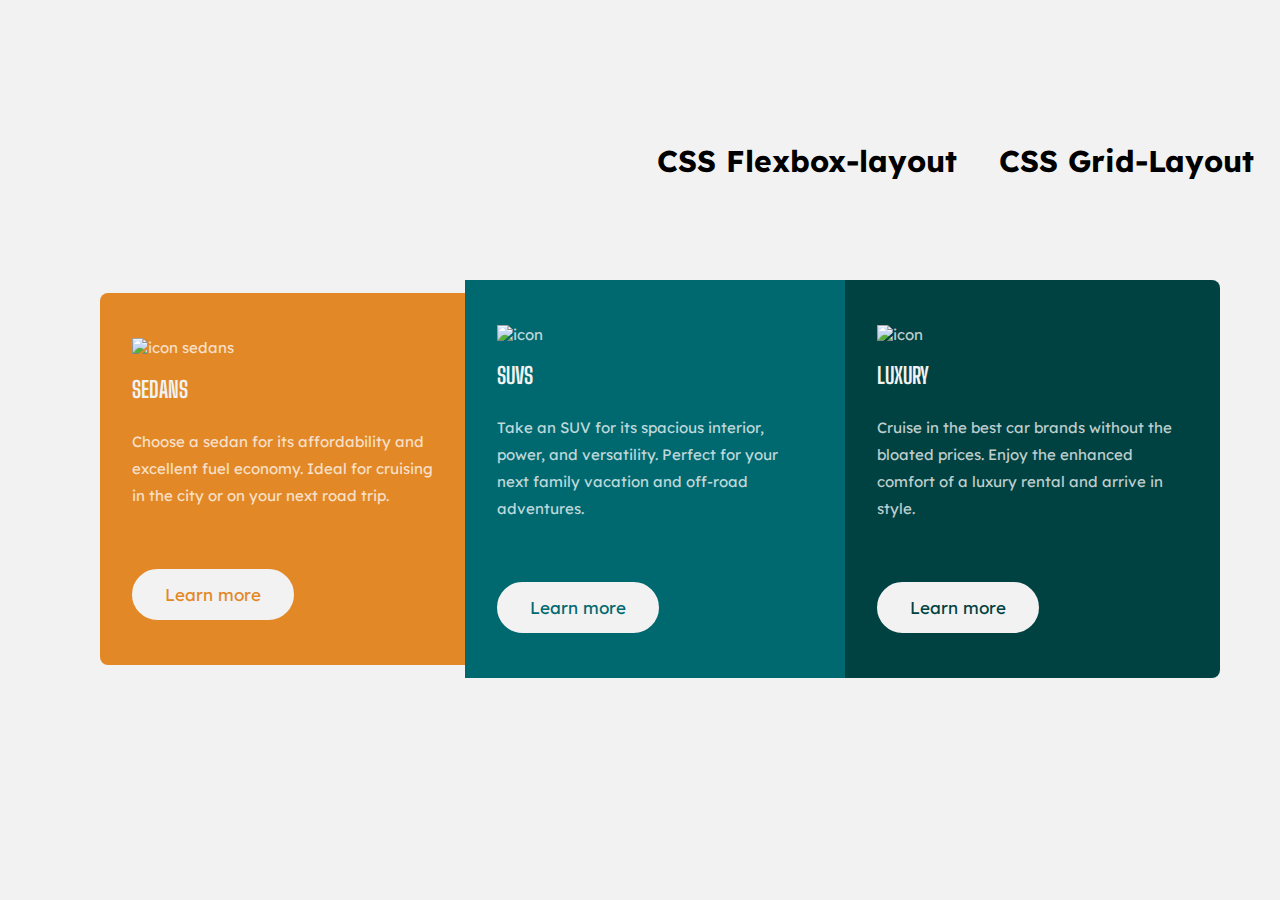
==== index.html @ 028db7e2 "Uploaded the files" ====
<!DOCTYPE html>
<html lang="en">
<head>
				<meta charset="UTF-8">
				<meta http-equiv="X-UA-Compactible" content="IE=edge">
				<meta name="viewport" content="width=device-width, initial-scale=1.0">	
				
				<title> 3 Column card design created by Eke Christiana A.</title>
				
				<link rel="icon" type="image/png" sizes="32x32" href="./images/favicon-32x32.png"/>
				
				<link rel="stylesheet" href="style.css">
</head>

<body>		
				
					<!-- This is added for linking the grid and flexbox design -->	
				
				<div class="navlink">
				<nav>
				<h1><ul class="thelinks">
		<li class="flexbox"><a href="index.html" class="flexbox">CSS Flexbox-layout</a></li>
		<li class="flexbox"><a href="grid.html" class="flexbox">CSS Grid-Layout</a></li>
		  </ul>		</h1>	
				</nav>			
				</div>		
				
							
					
				<!-- the body of the card -->
				
				<main class="container"> 
								
				<!-- the first card -->
				
				<div class="firstcard"> 
				<picture class="thelogo"> 
				<img src="./images/icon-sedans.svg" alt="icon sedans" /> </picture> 
				
				<section class="content"> 
				<h2 class="car-name">SEDANS</h2>
			 <p class="description"> Choose a sedan for its affordability and excellent fuel economy. Ideal for cruising in the city or on your next road trip.</p> </section> 
			 
				<button id="button1">Learn more</button>
				</div>
			
							<!-- the second card  -->
							
			<div class="secondcard"> 
			<picture class="thelogo"> 
			<img src="./images/icon-suvs.svg" alt="icon" /> </picture> 
			
			<section class="content"> 
			<h2 class="car-name">SUVS</h2> 			<p class="description"> Take an SUV for its spacious interior, power, and versatility. Perfect for your next family vacation and off-road adventures. </p> </section> 
			
			<button id="button2">Learn more</button>
			</div>
			
							<!-- the third card -->
			
		 		<div class="thirdcard"> 
		 		<picture class="thelogo"> 
		 		<img src="./images/icon-luxury.svg" alt="icon"/> </picture> 
		 	 
		 	 <section class="content"> 				
		 	 	<h2 class="car-name">LUXURY</h2> 
		 	 <p class="description"> Cruise in the best car brands without the bloated prices. Enjoy the enhanced comfort of a luxury rental and arrive in style. </p> </section> 
		 	 
		 	 <button id="button3">Learn more</button>
		 	 </div> 
		 	 </main>
					
</body>
</html>
---- style.css ----
@import url('https://fonts.googleapis.com/css2?family=Lexend+Deca:wght@400&display=swap');

@import url('https://fonts.googleapis.com/css2?family=Big+Shoulders+Display:wght@700&display=swap');

*{box-sizing: border-box;}

body{
				background: hsl(0, 0%, 95%);
				margin: 0px;
				padding: 0px;
				width: 100%;
				height: 100vh;
				font-size: 15px;
				font-family: 'Lexend Deca', sans-serif;
				place-content: center;
							
}

html{
				width:100% ;
				height: 100%;
}

.header{
					width: 80%;		
					overflow: hidden;
					margin: auto;		
									
}

.thelinks{
				margin:0px ;
				padding: 0px;
				text-align:right;
}
				
.container{
				width:100% ;
				background: hsl(0, 0%, 95%);
				color:hsla(0, 0%, 100%, 0.75) ;
				box-sizing: border-box;
				display: flex; 
				flex-flow: row nowrap; 
				justify-content: center; 
				align-items: center; 
				padding: 5rem;		
				margin: 20px;									
								
}

.flexbox{
			text-decoration:none;
			color: black;
			display:inline;	
			padding:3px;
			margin-top: auto;			
			font-weight: bold;
			margin-right: 10px;}

h2, .car-name{
				font-family: 'Big Shoulders Display', cursive; 
				font-weight: 700px; 
				text-transform: uppercase; 
				color: hsl(0, 0%, 95%);
}

.firstcard{
				background: hsl(31, 77%, 52%);
				border-radius: 8px 0 0 8px;
				display: flex; 
				flex-direction: column; 
				padding: 45px 32px; 
				align-items: flex-start;
}

.secondcard{
				background: hsl(184, 100%, 22%);
				display: flex; 
				flex-direction: column;
			 padding: 45px 32px; 
			 align-items: flex-start;
}

.thirdcard{
				background:hsl(179, 100%, 13%) ;
				border-radius: 0 8px 8px 0;
				display: flex; 
				flex-direction: column; 
				padding: 45px 32px; 
				align-items: flex-start;
}

p{
				font-size: 15px; 
				margin: 25px 0 60px 0; 
				color:hsla(0, 0%, 100%, 0.75) ; 				font-weight: 400; 
				line-height: 1.8;
}

button{
				padding: 12px 30px; 
				border-radius: 50px; 
				font-family: inherit; 
				font-size: 17px; 
				border: solid 3px hsl(0, 0%, 95%); 
				transition: 0.3s;
				cursor:pointer;
				background: hsl(0, 0%, 95%);			
}

#button1 { color:hsl(31, 77%, 52%);}

#button2 { color:hsl(184, 100%, 22%);}
 
#button3 { color:hsl(179, 100%, 13%);}

#button1:hover, #button2:hover, #button3:hover{ 
				background: transparent;
			 color: hsl(0, 0%, 95%);
			 
}; 
}

.thelogo{
				margin-bottom: 35px;
				width: 3.5rem;			
}
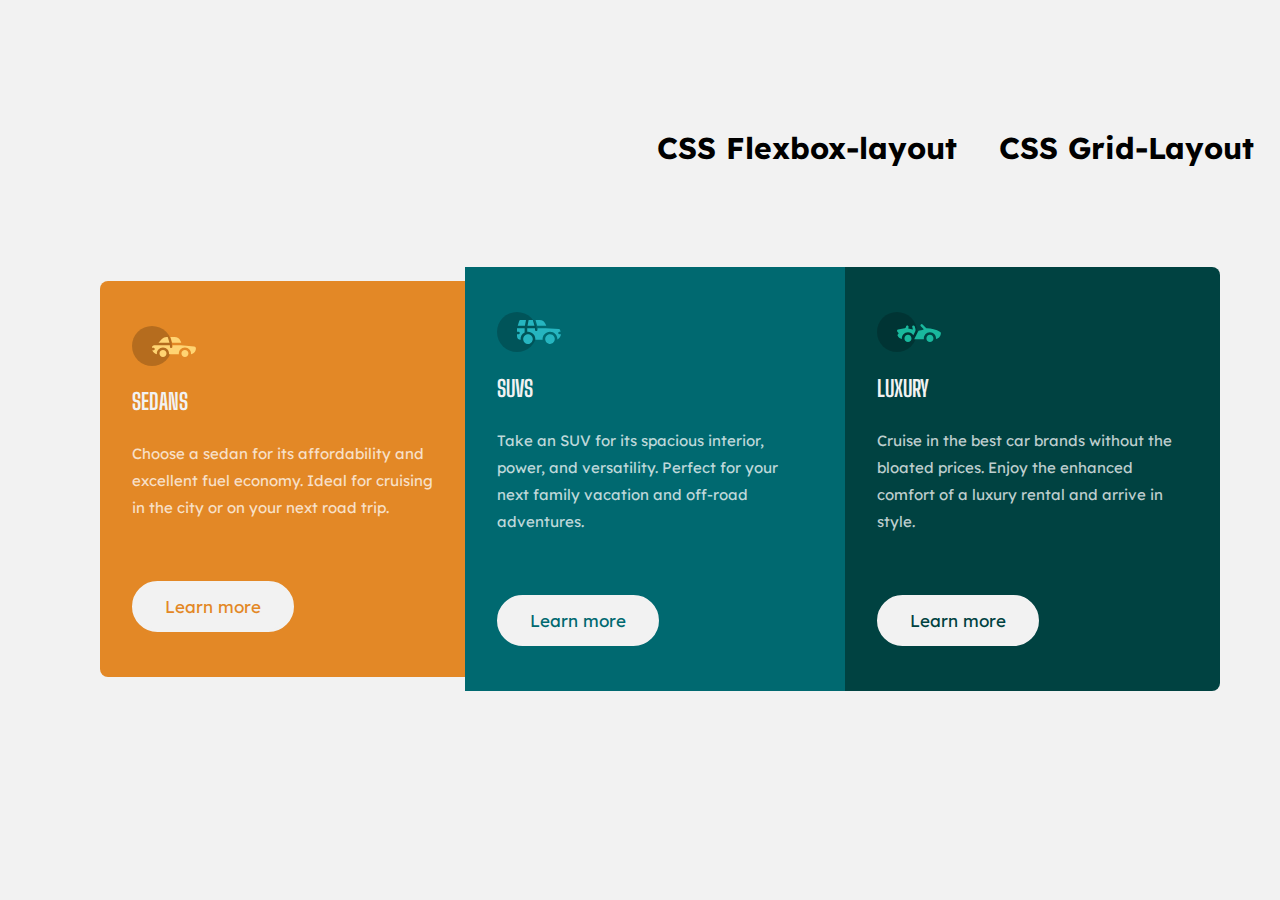
==== commit 05974fcf: "Made changes on image settings" ====
--- a/index.html
+++ b/index.html
@@ -7,7 +7,7 @@
 				
 				<title> 3 Column card design created by Eke Christiana A.</title>
 				
-				<link rel="icon" type="image/png" sizes="32x32" href="./images/favicon-32x32.png"/>
+				<link rel="icon" type="image/png" sizes="32x32" href="favicon-32x32.png"/>
 				
 				<link rel="stylesheet" href="style.css">
 </head>
@@ -35,7 +35,7 @@
 				
 				<div class="firstcard"> 
 				<picture class="thelogo"> 
-				<img src="./images/icon-sedans.svg" alt="icon sedans" /> </picture> 
+				<img src="icon-sedans.svg" alt="icon sedans" /> </picture> 
 				
 				<section class="content"> 
 				<h2 class="car-name">SEDANS</h2>
@@ -48,7 +48,7 @@
 							
 			<div class="secondcard"> 
 			<picture class="thelogo"> 
-			<img src="./images/icon-suvs.svg" alt="icon" /> </picture> 
+			<img src="icon-suvs.svg" alt="icon" /> </picture> 
 			
 			<section class="content"> 
 			<h2 class="car-name">SUVS</h2> 			<p class="description"> Take an SUV for its spacious interior, power, and versatility. Perfect for your next family vacation and off-road adventures. </p> </section> 
@@ -60,7 +60,7 @@
 			
 		 		<div class="thirdcard"> 
 		 		<picture class="thelogo"> 
-		 		<img src="./images/icon-luxury.svg" alt="icon"/> </picture> 
+		 		<img src="icon-luxury.svg" alt="icon"/> </picture> 
 		 	 
 		 	 <section class="content"> 				
 		 	 	<h2 class="car-name">LUXURY</h2> 
